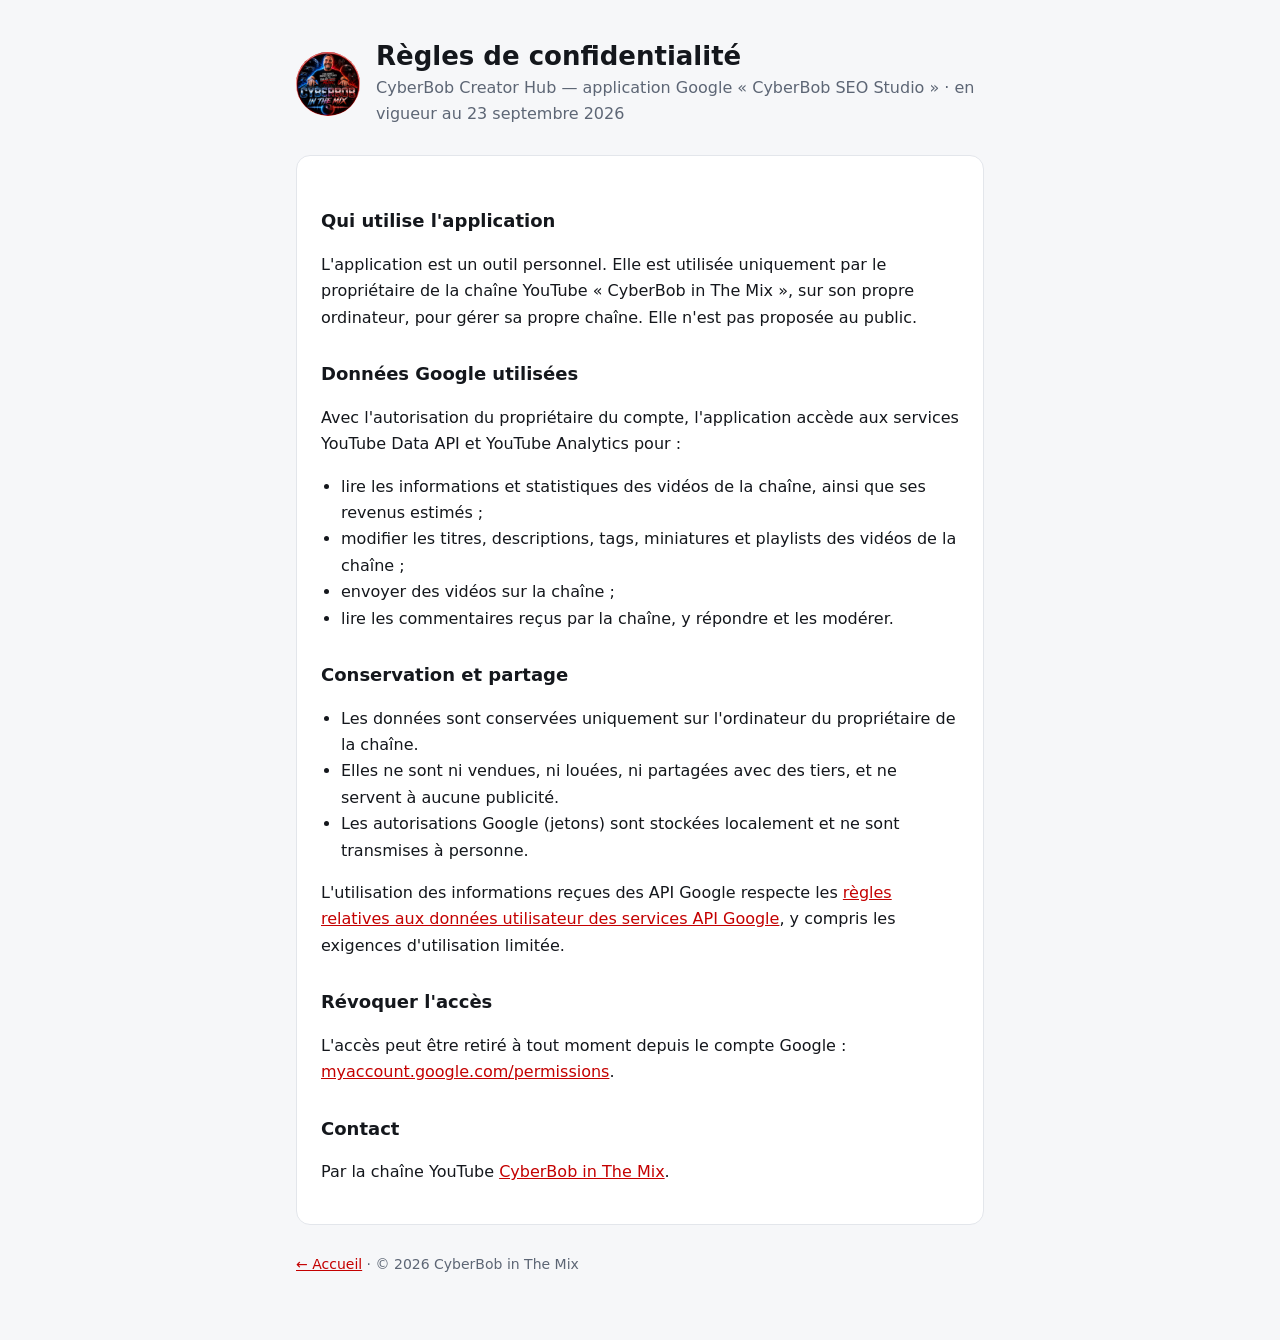
==== confidentialite.html @ 5472de21 "Page d'accueil et règles de confidentialité de CyberBob Creator Hub Co-Authored-By: Claude Opus 5.5 " ====
<!doctype html>
<html lang="fr">
<head>
<meta charset="utf-8">
<meta name="viewport" content="width=device-width,initial-scale=1">
<title>Confidentialité — CyberBob Creator Hub</title>
<meta name="description" content="Règles de confidentialité de CyberBob Creator Hub (application Google « CyberBob SEO Studio »).">
<link rel="stylesheet" href="style.css">
</head>
<body>
<main>
  <header>
    <img src="logo.png" alt="Logo CyberBob in The Mix">
    <div>
      <h1>Règles de confidentialité</h1>
      <p class="sub">CyberBob Creator Hub — application Google « CyberBob SEO Studio » · en vigueur au 23 septembre 2026</p>
    </div>
  </header>
  <div class="card">
    <h2>Qui utilise l'application</h2>
    <p>L'application est un outil personnel. Elle est utilisée uniquement par le propriétaire de la chaîne
    YouTube « CyberBob in The Mix », sur son propre ordinateur, pour gérer sa propre chaîne. Elle n'est pas
    proposée au public.</p>

    <h2>Données Google utilisées</h2>
    <p>Avec l'autorisation du propriétaire du compte, l'application accède aux services YouTube Data API et
    YouTube Analytics pour :</p>
    <ul>
      <li>lire les informations et statistiques des vidéos de la chaîne, ainsi que ses revenus estimés ;</li>
      <li>modifier les titres, descriptions, tags, miniatures et playlists des vidéos de la chaîne ;</li>
      <li>envoyer des vidéos sur la chaîne ;</li>
      <li>lire les commentaires reçus par la chaîne, y répondre et les modérer.</li>
    </ul>

    <h2>Conservation et partage</h2>
    <ul>
      <li>Les données sont conservées uniquement sur l'ordinateur du propriétaire de la chaîne.</li>
      <li>Elles ne sont ni vendues, ni louées, ni partagées avec des tiers, et ne servent à aucune publicité.</li>
      <li>Les autorisations Google (jetons) sont stockées localement et ne sont transmises à personne.</li>
    </ul>
    <p>L'utilisation des informations reçues des API Google respecte les
    <a href="https://developers.google.com/terms/api-services-user-data-policy">règles relatives aux données
    utilisateur des services API Google</a>, y compris les exigences d'utilisation limitée.</p>

    <h2>Révoquer l'accès</h2>
    <p>L'accès peut être retiré à tout moment depuis le compte Google :
    <a href="https://myaccount.google.com/permissions">myaccount.google.com/permissions</a>.</p>

    <h2>Contact</h2>
    <p>Par la chaîne YouTube <a href="https://www.youtube.com/@djcyberbob">CyberBob in The Mix</a>.</p>
  </div>
  <footer><a href="index.html">← Accueil</a> · © 2026 CyberBob in The Mix</footer>
</main>
</body>
</html>
---- style.css ----
:root{--bg:#f6f7f9;--card:#fff;--ink:#14171c;--muted:#5d6675;--line:#e3e6eb;--accent:#c40000}
@media (prefers-color-scheme:dark){:root{--bg:#0f1216;--card:#171b21;--ink:#e8eaed;--muted:#9aa4b2;--line:#2a2f37;--accent:#ff7a7a}}
*{box-sizing:border-box}
body{margin:0;background:var(--bg);color:var(--ink);font:16px/1.65 system-ui,-apple-system,"Segoe UI",Roboto,sans-serif}
main{max-width:720px;margin:0 auto;padding:40px 16px 64px}
header{display:flex;align-items:center;gap:16px;margin-bottom:28px}
header img{width:64px;height:64px;border-radius:50%}
h1{font-size:26px;line-height:1.25;margin:0}
h2{font-size:18px;margin:28px 0 8px}
.sub{color:var(--muted);margin:2px 0 0}
.card{background:var(--card);border:1px solid var(--line);border-radius:14px;padding:22px 24px}
a{color:var(--accent)}
ul{padding-left:20px}
footer{margin-top:28px;color:var(--muted);font-size:14px}
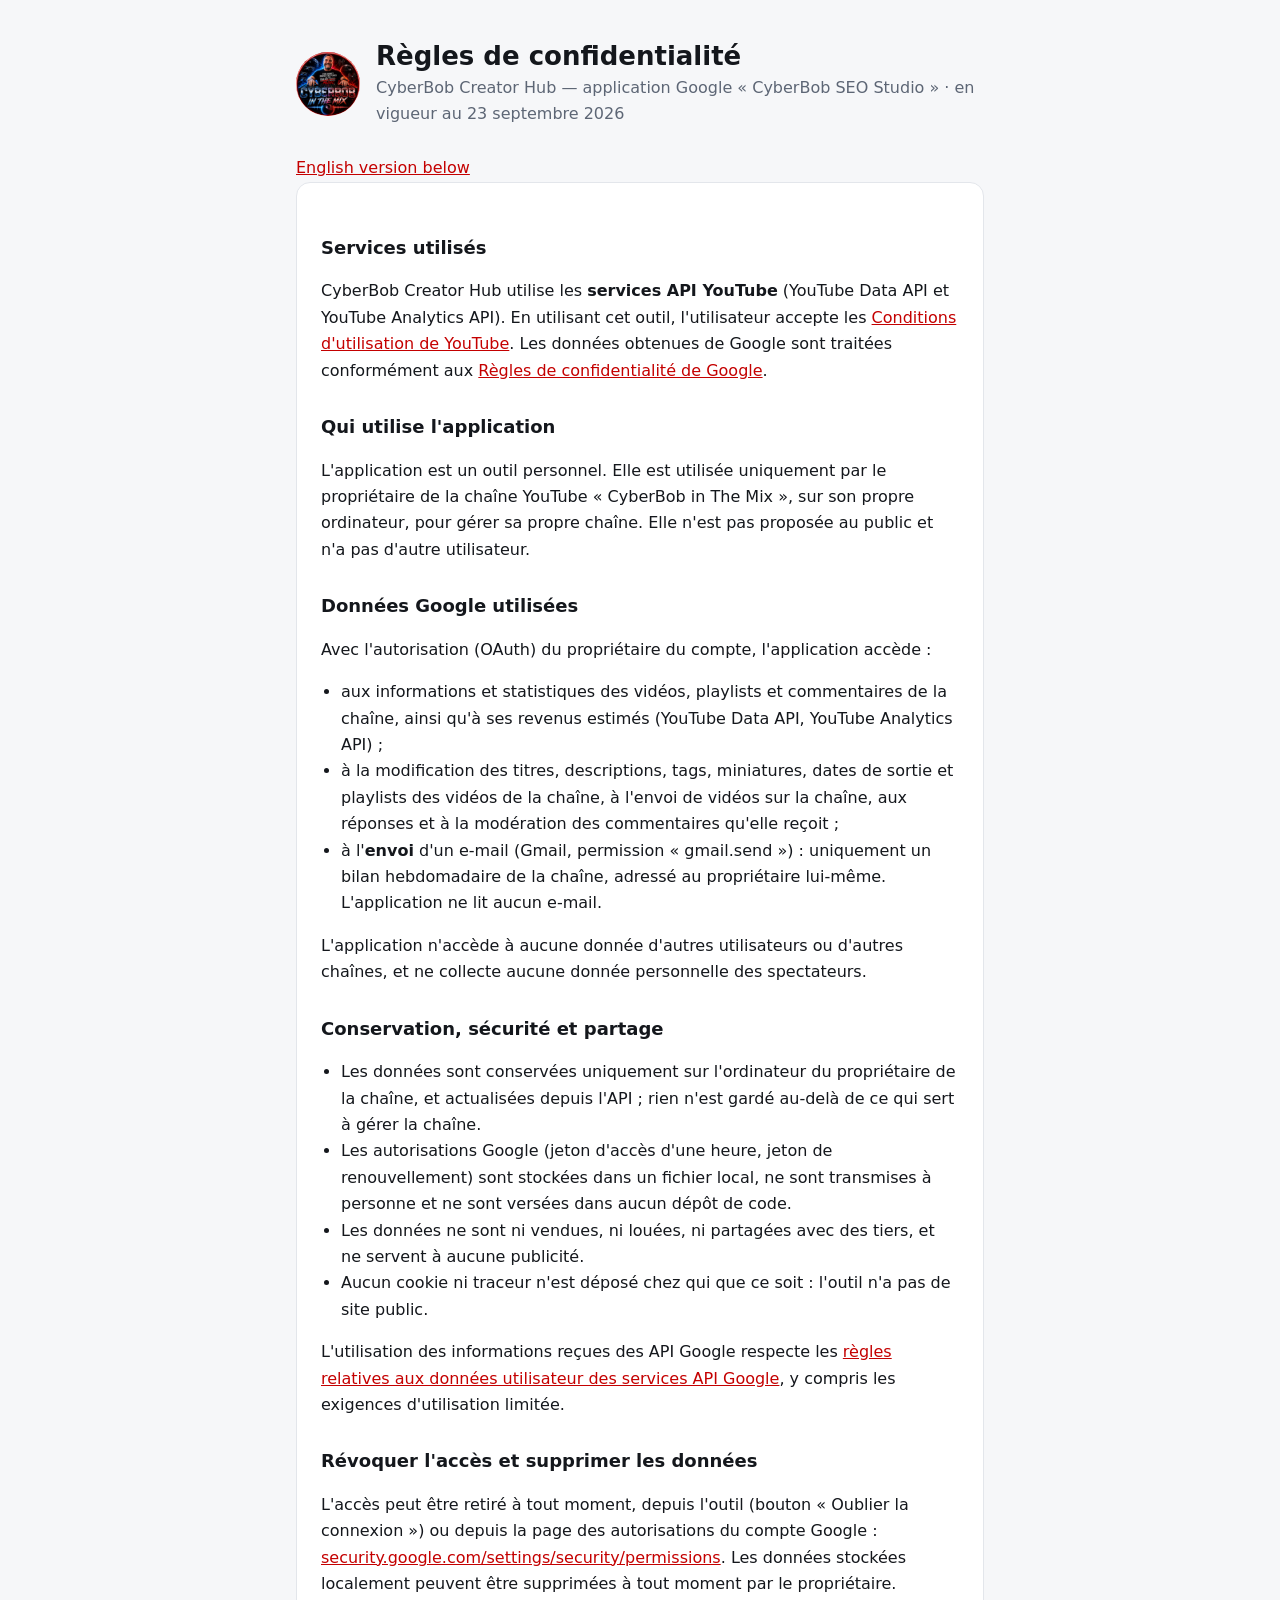
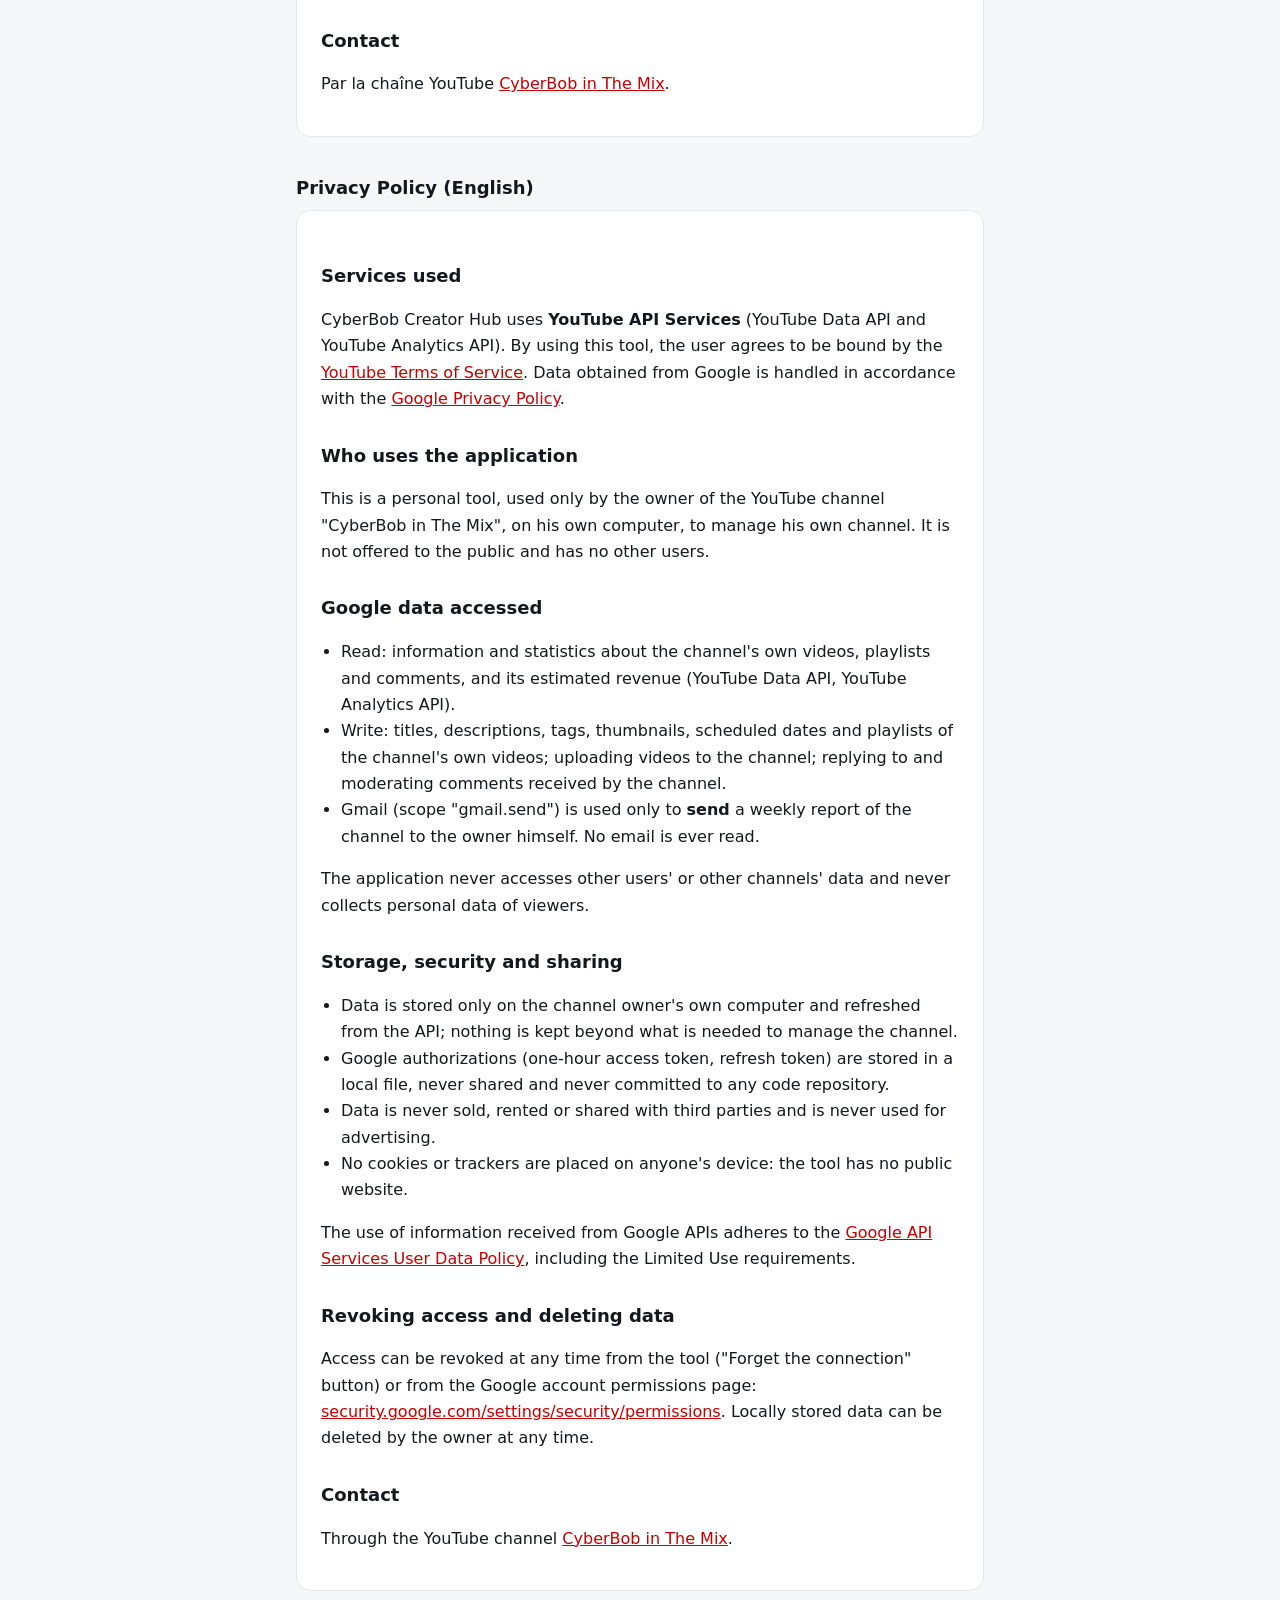
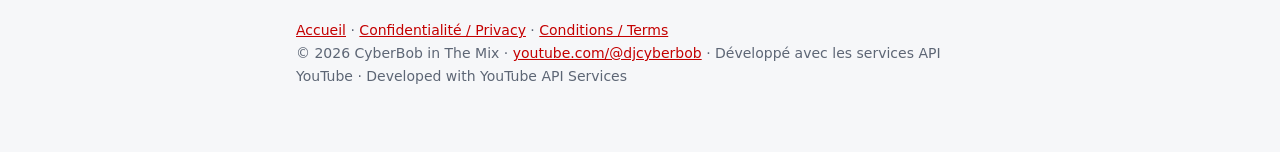
==== commit 894622b5: "Conditions d'utilisation, versions anglaises, mentions services API YouTube (conditions YouTube, règ" ====
--- a/confidentialite.html
+++ b/confidentialite.html
@@ -3,8 +3,8 @@
 <head>
 <meta charset="utf-8">
 <meta name="viewport" content="width=device-width,initial-scale=1">
-<title>Confidentialité — CyberBob Creator Hub</title>
-<meta name="description" content="Règles de confidentialité de CyberBob Creator Hub (application Google « CyberBob SEO Studio »).">
+<title>Règles de confidentialité — CyberBob Creator Hub</title>
+<meta name="description" content="Règles de confidentialité de CyberBob Creator Hub (outil personnel utilisant les services API YouTube).">
 <link rel="stylesheet" href="style.css">
 </head>
 <body>
@@ -16,40 +16,75 @@
       <p class="sub">CyberBob Creator Hub — application Google « CyberBob SEO Studio » · en vigueur au 23 septembre 2026</p>
     </div>
   </header>
+  <p class="sub"><a href="#en">English version below</a></p>
   <div class="card">
+    <h2>Services utilisés</h2>
+    <p>CyberBob Creator Hub utilise les <b>services API YouTube</b> (YouTube Data API et YouTube Analytics API).
+    En utilisant cet outil, l'utilisateur accepte les <a href="https://www.youtube.com/t/terms">Conditions d'utilisation de YouTube</a>. Les données obtenues de Google sont traitées
+    conformément aux <a href="https://policies.google.com/privacy">Règles de confidentialité de Google</a>.</p>
     <h2>Qui utilise l'application</h2>
     <p>L'application est un outil personnel. Elle est utilisée uniquement par le propriétaire de la chaîne
     YouTube « CyberBob in The Mix », sur son propre ordinateur, pour gérer sa propre chaîne. Elle n'est pas
-    proposée au public.</p>
-
+    proposée au public et n'a pas d'autre utilisateur.</p>
     <h2>Données Google utilisées</h2>
-    <p>Avec l'autorisation du propriétaire du compte, l'application accède aux services YouTube Data API et
-    YouTube Analytics pour :</p>
+    <p>Avec l'autorisation (OAuth) du propriétaire du compte, l'application accède :</p>
     <ul>
-      <li>lire les informations et statistiques des vidéos de la chaîne, ainsi que ses revenus estimés ;</li>
-      <li>modifier les titres, descriptions, tags, miniatures et playlists des vidéos de la chaîne ;</li>
-      <li>envoyer des vidéos sur la chaîne ;</li>
-      <li>lire les commentaires reçus par la chaîne, y répondre et les modérer.</li>
+      <li>aux informations et statistiques des vidéos, playlists et commentaires de la chaîne, ainsi qu'à ses revenus estimés (YouTube Data API, YouTube Analytics API) ;</li>
+      <li>à la modification des titres, descriptions, tags, miniatures, dates de sortie et playlists des vidéos de la chaîne, à l'envoi de vidéos sur la chaîne, aux réponses et à la modération des commentaires qu'elle reçoit ;</li>
+      <li>à l'<b>envoi</b> d'un e-mail (Gmail, permission « gmail.send ») : uniquement un bilan hebdomadaire de la chaîne, adressé au propriétaire lui-même. L'application ne lit aucun e-mail.</li>
     </ul>
-
-    <h2>Conservation et partage</h2>
+    <p>L'application n'accède à aucune donnée d'autres utilisateurs ou d'autres chaînes, et ne collecte aucune donnée personnelle des spectateurs.</p>
+    <h2>Conservation, sécurité et partage</h2>
     <ul>
-      <li>Les données sont conservées uniquement sur l'ordinateur du propriétaire de la chaîne.</li>
-      <li>Elles ne sont ni vendues, ni louées, ni partagées avec des tiers, et ne servent à aucune publicité.</li>
-      <li>Les autorisations Google (jetons) sont stockées localement et ne sont transmises à personne.</li>
+      <li>Les données sont conservées uniquement sur l'ordinateur du propriétaire de la chaîne, et actualisées depuis l'API ; rien n'est gardé au-delà de ce qui sert à gérer la chaîne.</li>
+      <li>Les autorisations Google (jeton d'accès d'une heure, jeton de renouvellement) sont stockées dans un fichier local, ne sont transmises à personne et ne sont versées dans aucun dépôt de code.</li>
+      <li>Les données ne sont ni vendues, ni louées, ni partagées avec des tiers, et ne servent à aucune publicité.</li>
+      <li>Aucun cookie ni traceur n'est déposé chez qui que ce soit : l'outil n'a pas de site public.</li>
     </ul>
     <p>L'utilisation des informations reçues des API Google respecte les
-    <a href="https://developers.google.com/terms/api-services-user-data-policy">règles relatives aux données
-    utilisateur des services API Google</a>, y compris les exigences d'utilisation limitée.</p>
-
-    <h2>Révoquer l'accès</h2>
-    <p>L'accès peut être retiré à tout moment depuis le compte Google :
-    <a href="https://myaccount.google.com/permissions">myaccount.google.com/permissions</a>.</p>
-
+    <a href="https://developers.google.com/terms/api-services-user-data-policy">règles relatives aux données utilisateur des services API Google</a>,
+    y compris les exigences d'utilisation limitée.</p>
+    <h2>Révoquer l'accès et supprimer les données</h2>
+    <p>L'accès peut être retiré à tout moment, depuis l'outil (bouton « Oublier la connexion ») ou depuis la page
+    des autorisations du compte Google : <a href="https://security.google.com/settings/security/permissions">security.google.com/settings/security/permissions</a>. Les données stockées localement peuvent être supprimées à tout
+    moment par le propriétaire.</p>
     <h2>Contact</h2>
     <p>Par la chaîne YouTube <a href="https://www.youtube.com/@djcyberbob">CyberBob in The Mix</a>.</p>
   </div>
-  <footer><a href="index.html">← Accueil</a> · © 2026 CyberBob in The Mix</footer>
+
+  <h2 id="en" style="margin-top:36px">Privacy Policy (English)</h2>
+  <div class="card" lang="en">
+    <h2>Services used</h2>
+    <p>CyberBob Creator Hub uses <b>YouTube API Services</b> (YouTube Data API and YouTube Analytics API).
+    By using this tool, the user agrees to be bound by the <a href="https://www.youtube.com/t/terms">YouTube Terms of Service</a>. Data obtained from Google is handled in
+    accordance with the <a href="https://policies.google.com/privacy">Google Privacy Policy</a>.</p>
+    <h2>Who uses the application</h2>
+    <p>This is a personal tool, used only by the owner of the YouTube channel "CyberBob in The Mix", on his own
+    computer, to manage his own channel. It is not offered to the public and has no other users.</p>
+    <h2>Google data accessed</h2>
+    <ul>
+      <li>Read: information and statistics about the channel's own videos, playlists and comments, and its estimated revenue (YouTube Data API, YouTube Analytics API).</li>
+      <li>Write: titles, descriptions, tags, thumbnails, scheduled dates and playlists of the channel's own videos; uploading videos to the channel; replying to and moderating comments received by the channel.</li>
+      <li>Gmail (scope "gmail.send") is used only to <b>send</b> a weekly report of the channel to the owner himself. No email is ever read.</li>
+    </ul>
+    <p>The application never accesses other users' or other channels' data and never collects personal data of viewers.</p>
+    <h2>Storage, security and sharing</h2>
+    <ul>
+      <li>Data is stored only on the channel owner's own computer and refreshed from the API; nothing is kept beyond what is needed to manage the channel.</li>
+      <li>Google authorizations (one-hour access token, refresh token) are stored in a local file, never shared and never committed to any code repository.</li>
+      <li>Data is never sold, rented or shared with third parties and is never used for advertising.</li>
+      <li>No cookies or trackers are placed on anyone's device: the tool has no public website.</li>
+    </ul>
+    <p>The use of information received from Google APIs adheres to the
+    <a href="https://developers.google.com/terms/api-services-user-data-policy">Google API Services User Data Policy</a>, including the Limited Use requirements.</p>
+    <h2>Revoking access and deleting data</h2>
+    <p>Access can be revoked at any time from the tool ("Forget the connection" button) or from the Google
+    account permissions page: <a href="https://security.google.com/settings/security/permissions">security.google.com/settings/security/permissions</a>. Locally stored data can be deleted by the owner at any time.</p>
+    <h2>Contact</h2>
+    <p>Through the YouTube channel <a href="https://www.youtube.com/@djcyberbob">CyberBob in The Mix</a>.</p>
+  </div>
+  <footer><a href="index.html">Accueil</a> · <a href="confidentialite.html">Confidentialité / Privacy</a> · <a href="conditions.html">Conditions / Terms</a><br>
+  © 2026 CyberBob in The Mix · <a href="https://www.youtube.com/@djcyberbob">youtube.com/@djcyberbob</a> · Développé avec les services API YouTube · Developed with YouTube API Services</footer>
 </main>
 </body>
 </html>
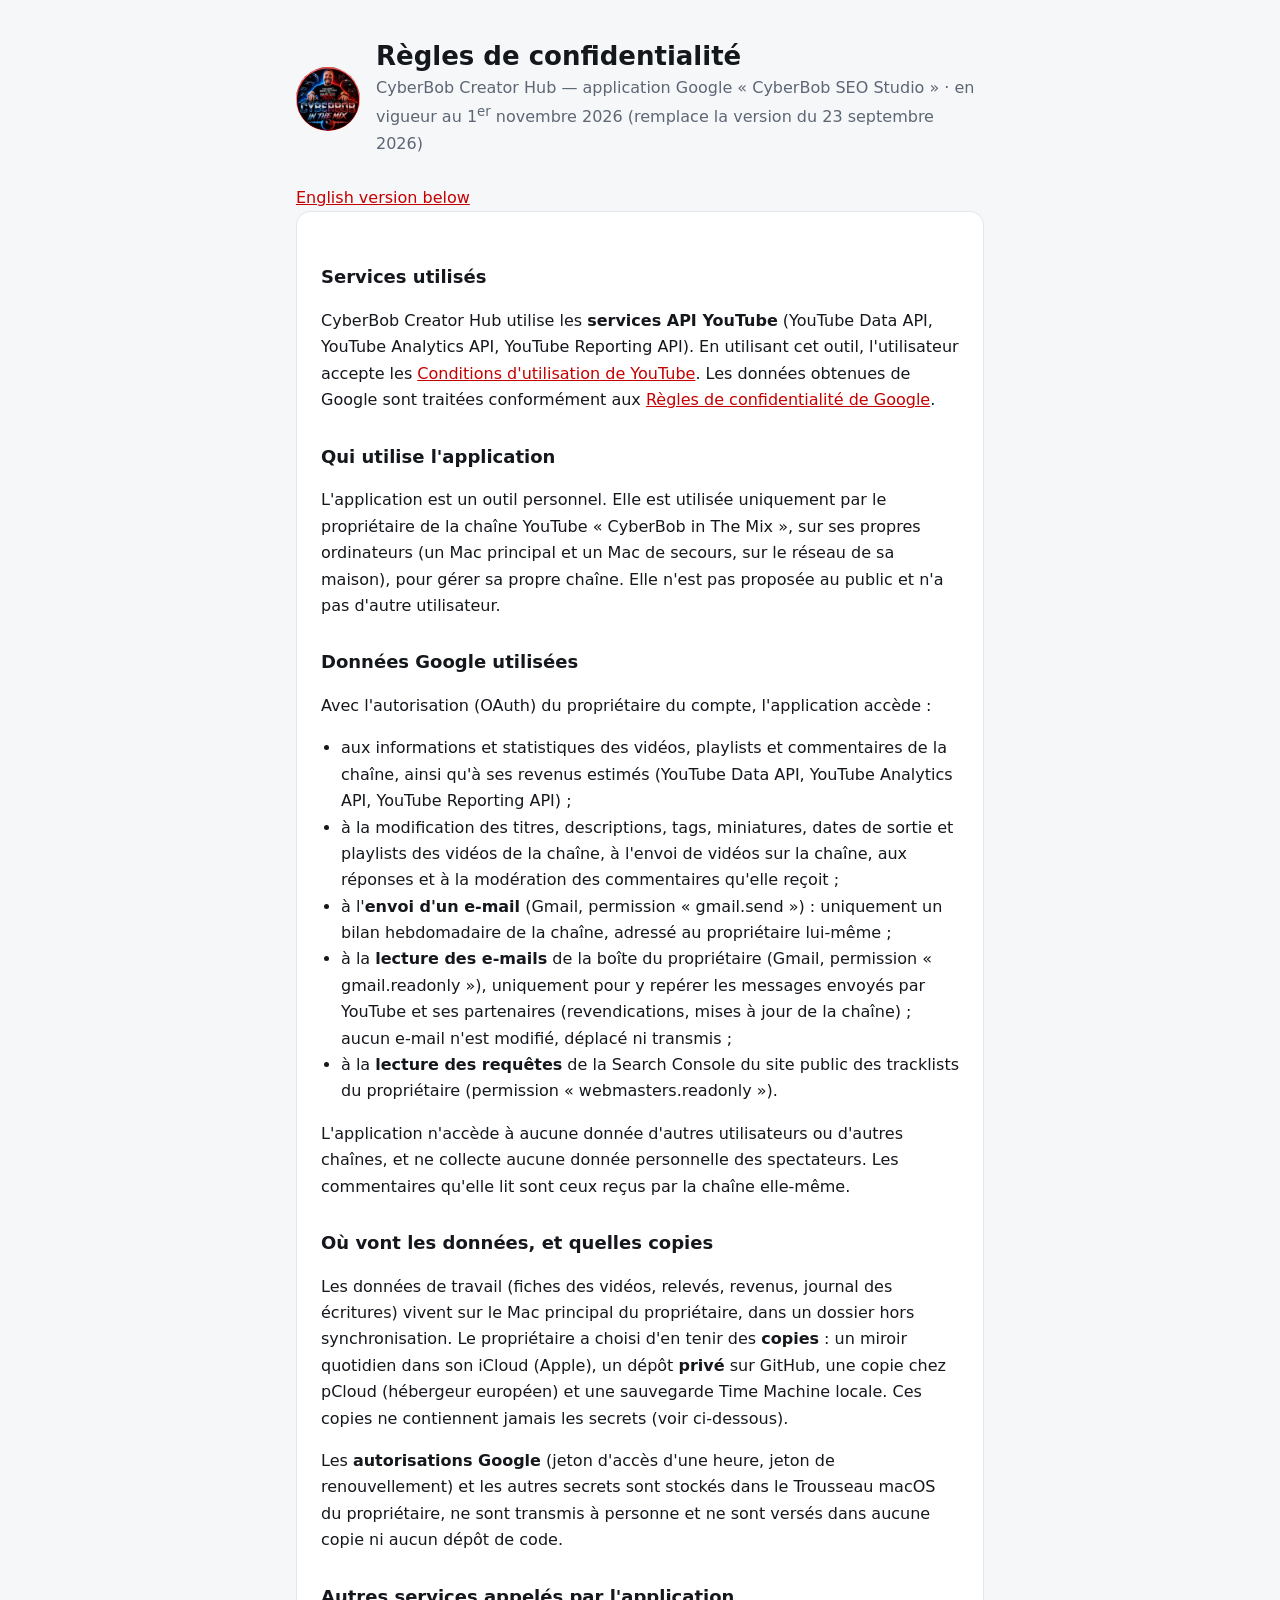
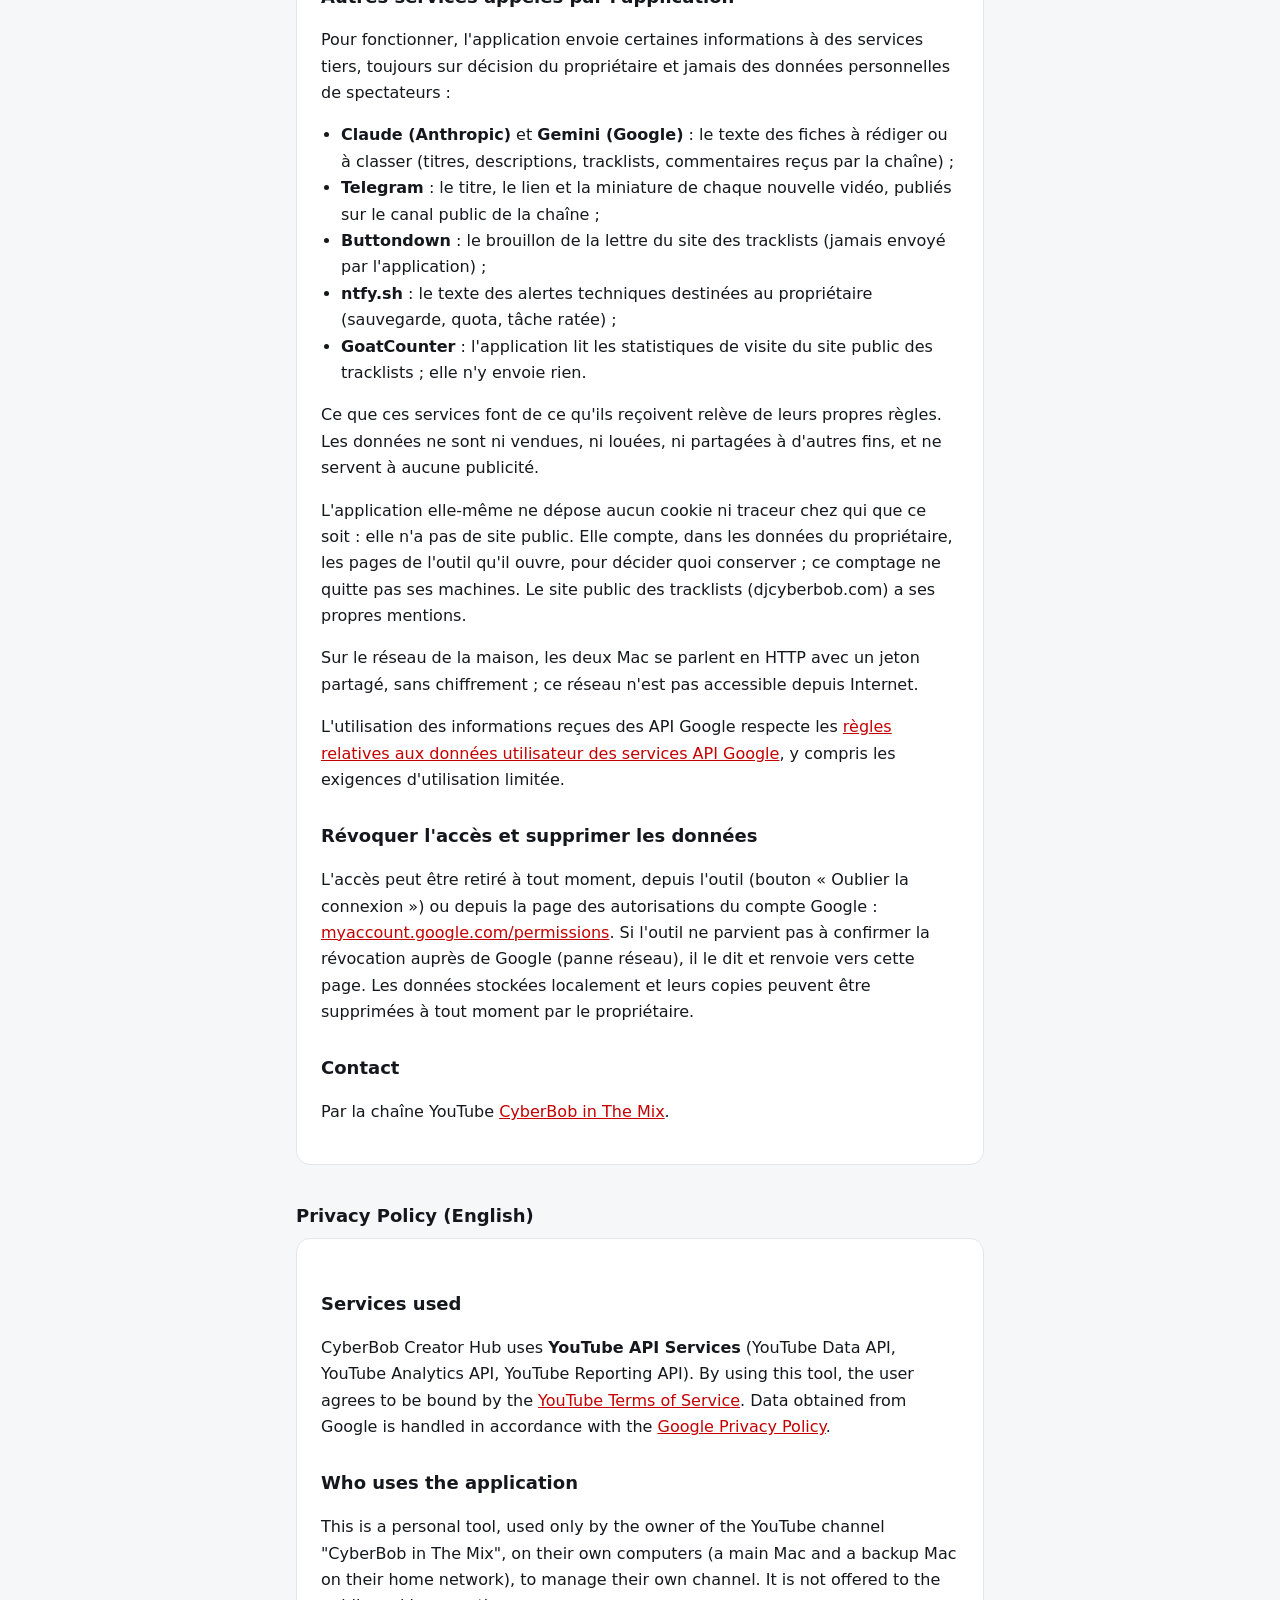
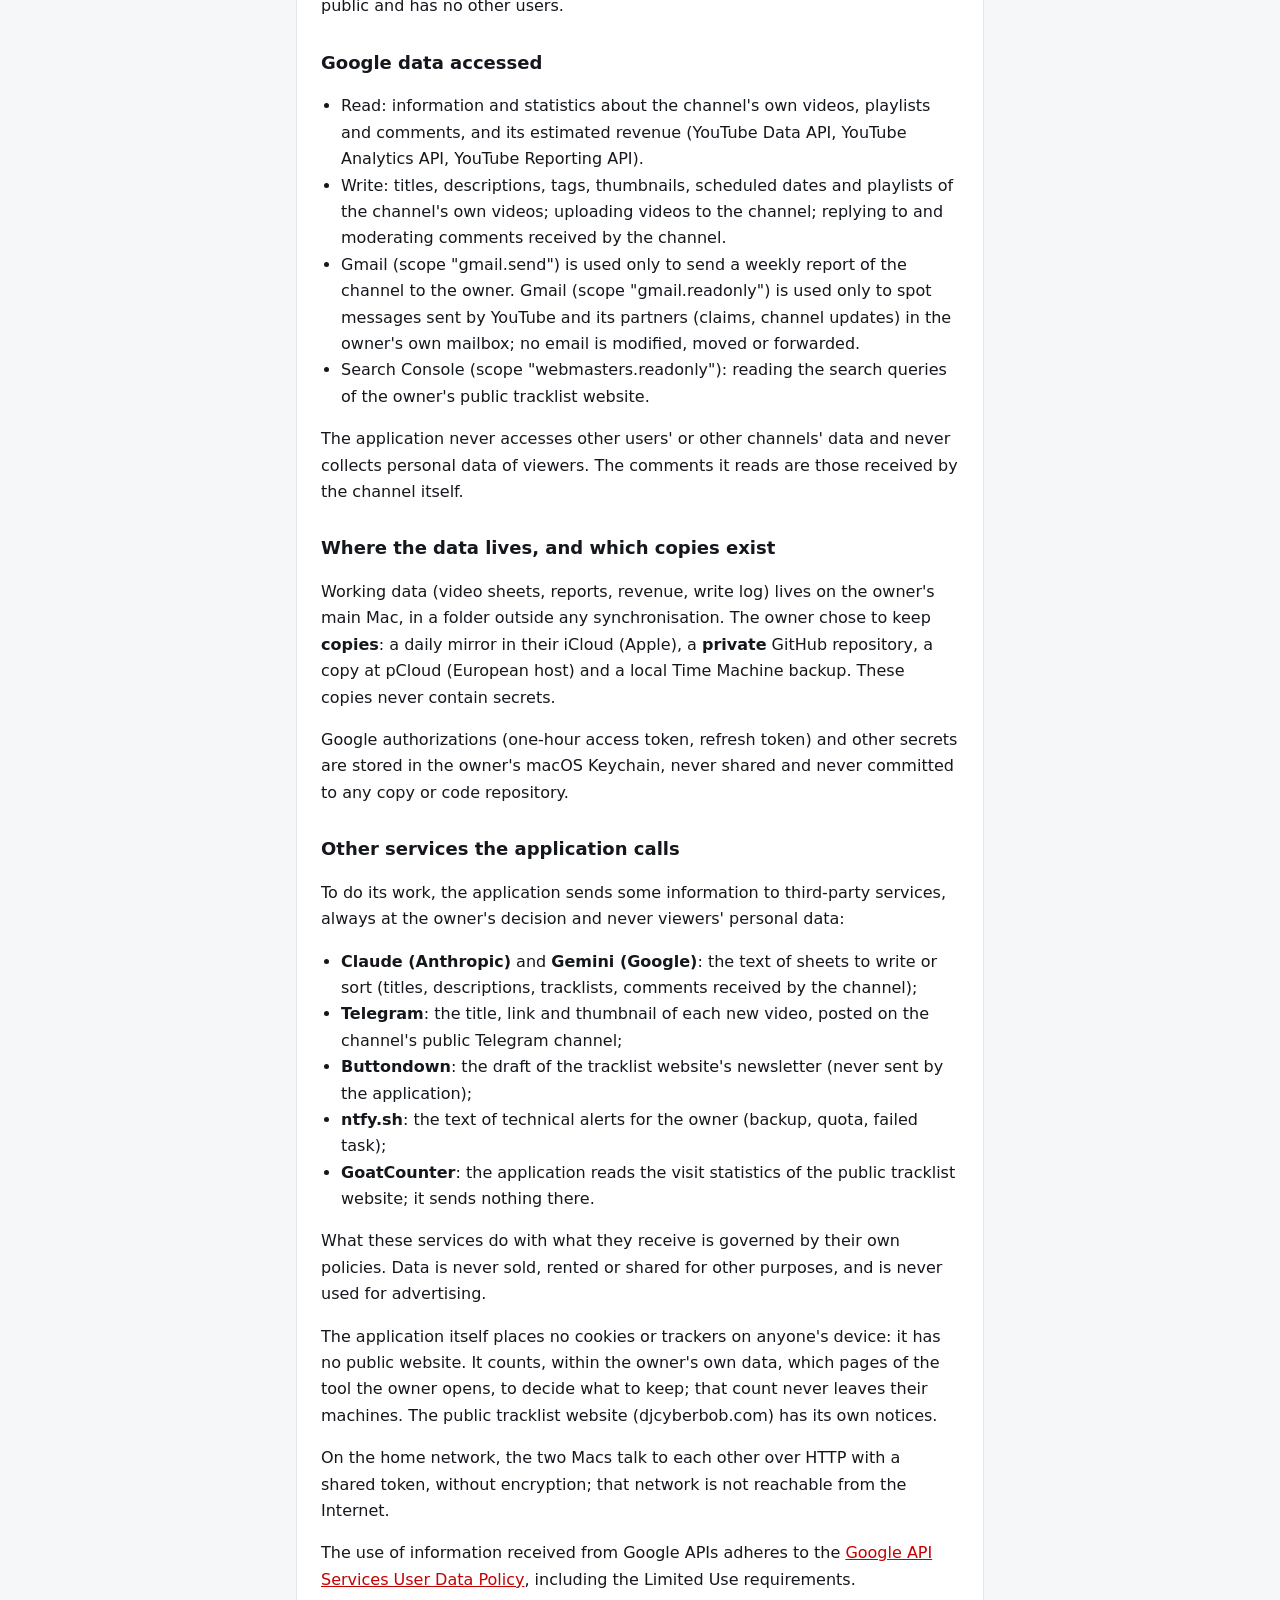
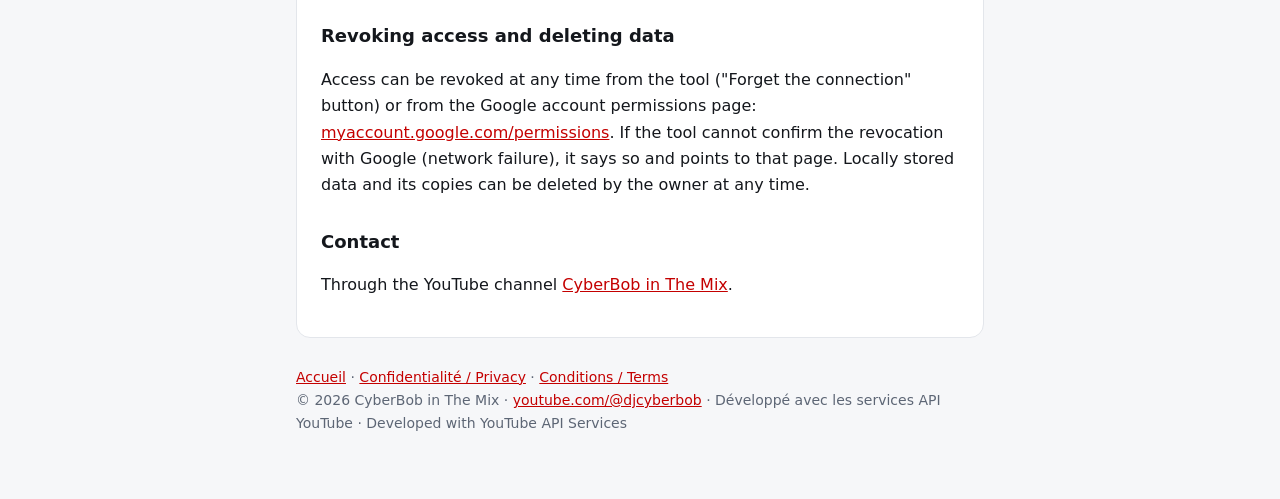
==== commit 03ef5ddb: "Confidentialité : version du 01/11/2026 (copies, services appelés, Trousseau, révocation) Co-Authore" ====
--- a/confidentialite.html
+++ b/confidentialite.html
@@ -4,7 +4,7 @@
 <meta charset="utf-8">
 <meta name="viewport" content="width=device-width,initial-scale=1">
 <title>Règles de confidentialité — CyberBob Creator Hub</title>
-<meta name="description" content="Règles de confidentialité de CyberBob Creator Hub (outil personnel utilisant les services API YouTube).">
+<meta name="description" content="Règles de confidentialité de CyberBob Creator Hub (outil personnel utilisant les services API YouTube) : où vont les données, quelles copies, quels services.">
 <link rel="stylesheet" href="style.css">
 </head>
 <body>
@@ -13,41 +13,50 @@
     <img src="logo.png" alt="Logo CyberBob in The Mix">
     <div>
       <h1>Règles de confidentialité</h1>
-      <p class="sub">CyberBob Creator Hub — application Google « CyberBob SEO Studio » · en vigueur au 23 septembre 2026</p>
+      <p class="sub">CyberBob Creator Hub — application Google « CyberBob SEO Studio » · en vigueur au 1<sup>er</sup> novembre 2026 (remplace la version du 23 septembre 2026)</p>
     </div>
   </header>
   <p class="sub"><a href="#en">English version below</a></p>
   <div class="card">
     <h2>Services utilisés</h2>
-    <p>CyberBob Creator Hub utilise les <b>services API YouTube</b> (YouTube Data API et YouTube Analytics API).
+    <p>CyberBob Creator Hub utilise les <b>services API YouTube</b> (YouTube Data API, YouTube Analytics API, YouTube Reporting API).
     En utilisant cet outil, l'utilisateur accepte les <a href="https://www.youtube.com/t/terms">Conditions d'utilisation de YouTube</a>. Les données obtenues de Google sont traitées
     conformément aux <a href="https://policies.google.com/privacy">Règles de confidentialité de Google</a>.</p>
     <h2>Qui utilise l'application</h2>
-    <p>L'application est un outil personnel. Elle est utilisée uniquement par le propriétaire de la chaîne
-    YouTube « CyberBob in The Mix », sur son propre ordinateur, pour gérer sa propre chaîne. Elle n'est pas
-    proposée au public et n'a pas d'autre utilisateur.</p>
+    <p>L'application est un outil personnel. Elle est utilisée uniquement par le propriétaire de la chaîne YouTube « CyberBob in The Mix », sur ses propres ordinateurs
+    (un Mac principal et un Mac de secours, sur le réseau de sa maison), pour gérer sa propre chaîne. Elle n'est pas proposée au public et n'a pas d'autre utilisateur.</p>
     <h2>Données Google utilisées</h2>
     <p>Avec l'autorisation (OAuth) du propriétaire du compte, l'application accède :</p>
     <ul>
-      <li>aux informations et statistiques des vidéos, playlists et commentaires de la chaîne, ainsi qu'à ses revenus estimés (YouTube Data API, YouTube Analytics API) ;</li>
+      <li>aux informations et statistiques des vidéos, playlists et commentaires de la chaîne, ainsi qu'à ses revenus estimés (YouTube Data API, YouTube Analytics API, YouTube Reporting API) ;</li>
       <li>à la modification des titres, descriptions, tags, miniatures, dates de sortie et playlists des vidéos de la chaîne, à l'envoi de vidéos sur la chaîne, aux réponses et à la modération des commentaires qu'elle reçoit ;</li>
-      <li>à l'<b>envoi</b> d'un e-mail (Gmail, permission « gmail.send ») : uniquement un bilan hebdomadaire de la chaîne, adressé au propriétaire lui-même. L'application ne lit aucun e-mail.</li>
+      <li>à l'<b>envoi d'un e-mail</b> (Gmail, permission « gmail.send ») : uniquement un bilan hebdomadaire de la chaîne, adressé au propriétaire lui-même ;</li>
+      <li>à la <b>lecture des e-mails</b> de la boîte du propriétaire (Gmail, permission « gmail.readonly »), uniquement pour y repérer les messages envoyés par YouTube et ses partenaires (revendications, mises à jour de la chaîne) ; aucun e-mail n'est modifié, déplacé ni transmis ;</li>
+      <li>à la <b>lecture des requêtes</b> de la Search Console du site public des tracklists du propriétaire (permission « webmasters.readonly »).</li>
     </ul>
-    <p>L'application n'accède à aucune donnée d'autres utilisateurs ou d'autres chaînes, et ne collecte aucune donnée personnelle des spectateurs.</p>
-    <h2>Conservation, sécurité et partage</h2>
+    <p>L'application n'accède à aucune donnée d'autres utilisateurs ou d'autres chaînes, et ne collecte aucune donnée personnelle des spectateurs. Les commentaires qu'elle lit sont ceux reçus par la chaîne elle-même.</p>
+    <h2>Où vont les données, et quelles copies</h2>
+    <p>Les données de travail (fiches des vidéos, relevés, revenus, journal des écritures) vivent sur le Mac principal du propriétaire, dans un dossier hors synchronisation. Le propriétaire a choisi d'en tenir des <b>copies</b> :
+    un miroir quotidien dans son iCloud (Apple), un dépôt <b>privé</b> sur GitHub, une copie chez pCloud (hébergeur européen) et une sauvegarde Time Machine locale.
+    Ces copies ne contiennent jamais les secrets (voir ci-dessous).</p>
+    <p>Les <b>autorisations Google</b> (jeton d'accès d'une heure, jeton de renouvellement) et les autres secrets sont stockés dans le Trousseau macOS du propriétaire, ne sont transmis à personne et ne sont versés dans aucune copie ni aucun dépôt de code.</p>
+    <h2>Autres services appelés par l'application</h2>
+    <p>Pour fonctionner, l'application envoie certaines informations à des services tiers, toujours sur décision du propriétaire et jamais des données personnelles de spectateurs :</p>
     <ul>
-      <li>Les données sont conservées uniquement sur l'ordinateur du propriétaire de la chaîne, et actualisées depuis l'API ; rien n'est gardé au-delà de ce qui sert à gérer la chaîne.</li>
-      <li>Les autorisations Google (jeton d'accès d'une heure, jeton de renouvellement) sont stockées dans un fichier local, ne sont transmises à personne et ne sont versées dans aucun dépôt de code.</li>
-      <li>Les données ne sont ni vendues, ni louées, ni partagées avec des tiers, et ne servent à aucune publicité.</li>
-      <li>Aucun cookie ni traceur n'est déposé chez qui que ce soit : l'outil n'a pas de site public.</li>
+      <li><b>Claude (Anthropic)</b> et <b>Gemini (Google)</b> : le texte des fiches à rédiger ou à classer (titres, descriptions, tracklists, commentaires reçus par la chaîne) ;</li>
+      <li><b>Telegram</b> : le titre, le lien et la miniature de chaque nouvelle vidéo, publiés sur le canal public de la chaîne ;</li>
+      <li><b>Buttondown</b> : le brouillon de la lettre du site des tracklists (jamais envoyé par l'application) ;</li>
+      <li><b>ntfy.sh</b> : le texte des alertes techniques destinées au propriétaire (sauvegarde, quota, tâche ratée) ;</li>
+      <li><b>GoatCounter</b> : l'application lit les statistiques de visite du site public des tracklists ; elle n'y envoie rien.</li>
     </ul>
-    <p>L'utilisation des informations reçues des API Google respecte les
-    <a href="https://developers.google.com/terms/api-services-user-data-policy">règles relatives aux données utilisateur des services API Google</a>,
-    y compris les exigences d'utilisation limitée.</p>
+    <p>Ce que ces services font de ce qu'ils reçoivent relève de leurs propres règles. Les données ne sont ni vendues, ni louées, ni partagées à d'autres fins, et ne servent à aucune publicité.</p>
+    <p>L'application elle-même ne dépose aucun cookie ni traceur chez qui que ce soit : elle n'a pas de site public. Elle compte, dans les données du propriétaire, les pages de l'outil qu'il ouvre, pour décider quoi conserver ; ce comptage ne quitte pas ses machines. Le site public des tracklists (djcyberbob.com) a ses propres mentions.</p>
+    <p>Sur le réseau de la maison, les deux Mac se parlent en HTTP avec un jeton partagé, sans chiffrement ; ce réseau n'est pas accessible depuis Internet.</p>
+    <p>L'utilisation des informations reçues des API Google respecte les <a href="https://developers.google.com/terms/api-services-user-data-policy">règles relatives aux données utilisateur des services API Google</a>, y compris les exigences d'utilisation limitée.</p>
     <h2>Révoquer l'accès et supprimer les données</h2>
-    <p>L'accès peut être retiré à tout moment, depuis l'outil (bouton « Oublier la connexion ») ou depuis la page
-    des autorisations du compte Google : <a href="https://security.google.com/settings/security/permissions">security.google.com/settings/security/permissions</a>. Les données stockées localement peuvent être supprimées à tout
-    moment par le propriétaire.</p>
+    <p>L'accès peut être retiré à tout moment, depuis l'outil (bouton « Oublier la connexion ») ou depuis la page des autorisations du compte Google :
+    <a href="https://myaccount.google.com/permissions">myaccount.google.com/permissions</a>. Si l'outil ne parvient pas à confirmer la révocation auprès de Google (panne réseau), il le dit et renvoie vers cette page.
+    Les données stockées localement et leurs copies peuvent être supprimées à tout moment par le propriétaire.</p>
     <h2>Contact</h2>
     <p>Par la chaîne YouTube <a href="https://www.youtube.com/@djcyberbob">CyberBob in The Mix</a>.</p>
   </div>
@@ -55,31 +64,36 @@
   <h2 id="en" style="margin-top:36px">Privacy Policy (English)</h2>
   <div class="card" lang="en">
     <h2>Services used</h2>
-    <p>CyberBob Creator Hub uses <b>YouTube API Services</b> (YouTube Data API and YouTube Analytics API).
-    By using this tool, the user agrees to be bound by the <a href="https://www.youtube.com/t/terms">YouTube Terms of Service</a>. Data obtained from Google is handled in
-    accordance with the <a href="https://policies.google.com/privacy">Google Privacy Policy</a>.</p>
+    <p>CyberBob Creator Hub uses <b>YouTube API Services</b> (YouTube Data API, YouTube Analytics API, YouTube Reporting API). By using this tool, the user agrees to be bound by the
+    <a href="https://www.youtube.com/t/terms">YouTube Terms of Service</a>. Data obtained from Google is handled in accordance with the <a href="https://policies.google.com/privacy">Google Privacy Policy</a>.</p>
     <h2>Who uses the application</h2>
-    <p>This is a personal tool, used only by the owner of the YouTube channel "CyberBob in The Mix", on his own
-    computer, to manage his own channel. It is not offered to the public and has no other users.</p>
+    <p>This is a personal tool, used only by the owner of the YouTube channel "CyberBob in The Mix", on their own computers (a main Mac and a backup Mac on their home network), to manage their own channel. It is not offered to the public and has no other users.</p>
     <h2>Google data accessed</h2>
     <ul>
-      <li>Read: information and statistics about the channel's own videos, playlists and comments, and its estimated revenue (YouTube Data API, YouTube Analytics API).</li>
+      <li>Read: information and statistics about the channel's own videos, playlists and comments, and its estimated revenue (YouTube Data API, YouTube Analytics API, YouTube Reporting API).</li>
       <li>Write: titles, descriptions, tags, thumbnails, scheduled dates and playlists of the channel's own videos; uploading videos to the channel; replying to and moderating comments received by the channel.</li>
-      <li>Gmail (scope "gmail.send") is used only to <b>send</b> a weekly report of the channel to the owner himself. No email is ever read.</li>
+      <li>Gmail (scope "gmail.send") is used only to send a weekly report of the channel to the owner. Gmail (scope "gmail.readonly") is used only to spot messages sent by YouTube and its partners (claims, channel updates) in the owner's own mailbox; no email is modified, moved or forwarded.</li>
+      <li>Search Console (scope "webmasters.readonly"): reading the search queries of the owner's public tracklist website.</li>
     </ul>
-    <p>The application never accesses other users' or other channels' data and never collects personal data of viewers.</p>
-    <h2>Storage, security and sharing</h2>
+    <p>The application never accesses other users' or other channels' data and never collects personal data of viewers. The comments it reads are those received by the channel itself.</p>
+    <h2>Where the data lives, and which copies exist</h2>
+    <p>Working data (video sheets, reports, revenue, write log) lives on the owner's main Mac, in a folder outside any synchronisation. The owner chose to keep <b>copies</b>: a daily mirror in their iCloud (Apple), a <b>private</b> GitHub repository, a copy at pCloud (European host) and a local Time Machine backup. These copies never contain secrets.</p>
+    <p>Google authorizations (one-hour access token, refresh token) and other secrets are stored in the owner's macOS Keychain, never shared and never committed to any copy or code repository.</p>
+    <h2>Other services the application calls</h2>
+    <p>To do its work, the application sends some information to third-party services, always at the owner's decision and never viewers' personal data:</p>
     <ul>
-      <li>Data is stored only on the channel owner's own computer and refreshed from the API; nothing is kept beyond what is needed to manage the channel.</li>
-      <li>Google authorizations (one-hour access token, refresh token) are stored in a local file, never shared and never committed to any code repository.</li>
-      <li>Data is never sold, rented or shared with third parties and is never used for advertising.</li>
-      <li>No cookies or trackers are placed on anyone's device: the tool has no public website.</li>
+      <li><b>Claude (Anthropic)</b> and <b>Gemini (Google)</b>: the text of sheets to write or sort (titles, descriptions, tracklists, comments received by the channel);</li>
+      <li><b>Telegram</b>: the title, link and thumbnail of each new video, posted on the channel's public Telegram channel;</li>
+      <li><b>Buttondown</b>: the draft of the tracklist website's newsletter (never sent by the application);</li>
+      <li><b>ntfy.sh</b>: the text of technical alerts for the owner (backup, quota, failed task);</li>
+      <li><b>GoatCounter</b>: the application reads the visit statistics of the public tracklist website; it sends nothing there.</li>
     </ul>
-    <p>The use of information received from Google APIs adheres to the
-    <a href="https://developers.google.com/terms/api-services-user-data-policy">Google API Services User Data Policy</a>, including the Limited Use requirements.</p>
+    <p>What these services do with what they receive is governed by their own policies. Data is never sold, rented or shared for other purposes, and is never used for advertising.</p>
+    <p>The application itself places no cookies or trackers on anyone's device: it has no public website. It counts, within the owner's own data, which pages of the tool the owner opens, to decide what to keep; that count never leaves their machines. The public tracklist website (djcyberbob.com) has its own notices.</p>
+    <p>On the home network, the two Macs talk to each other over HTTP with a shared token, without encryption; that network is not reachable from the Internet.</p>
+    <p>The use of information received from Google APIs adheres to the <a href="https://developers.google.com/terms/api-services-user-data-policy">Google API Services User Data Policy</a>, including the Limited Use requirements.</p>
     <h2>Revoking access and deleting data</h2>
-    <p>Access can be revoked at any time from the tool ("Forget the connection" button) or from the Google
-    account permissions page: <a href="https://security.google.com/settings/security/permissions">security.google.com/settings/security/permissions</a>. Locally stored data can be deleted by the owner at any time.</p>
+    <p>Access can be revoked at any time from the tool ("Forget the connection" button) or from the Google account permissions page: <a href="https://myaccount.google.com/permissions">myaccount.google.com/permissions</a>. If the tool cannot confirm the revocation with Google (network failure), it says so and points to that page. Locally stored data and its copies can be deleted by the owner at any time.</p>
     <h2>Contact</h2>
     <p>Through the YouTube channel <a href="https://www.youtube.com/@djcyberbob">CyberBob in The Mix</a>.</p>
   </div>
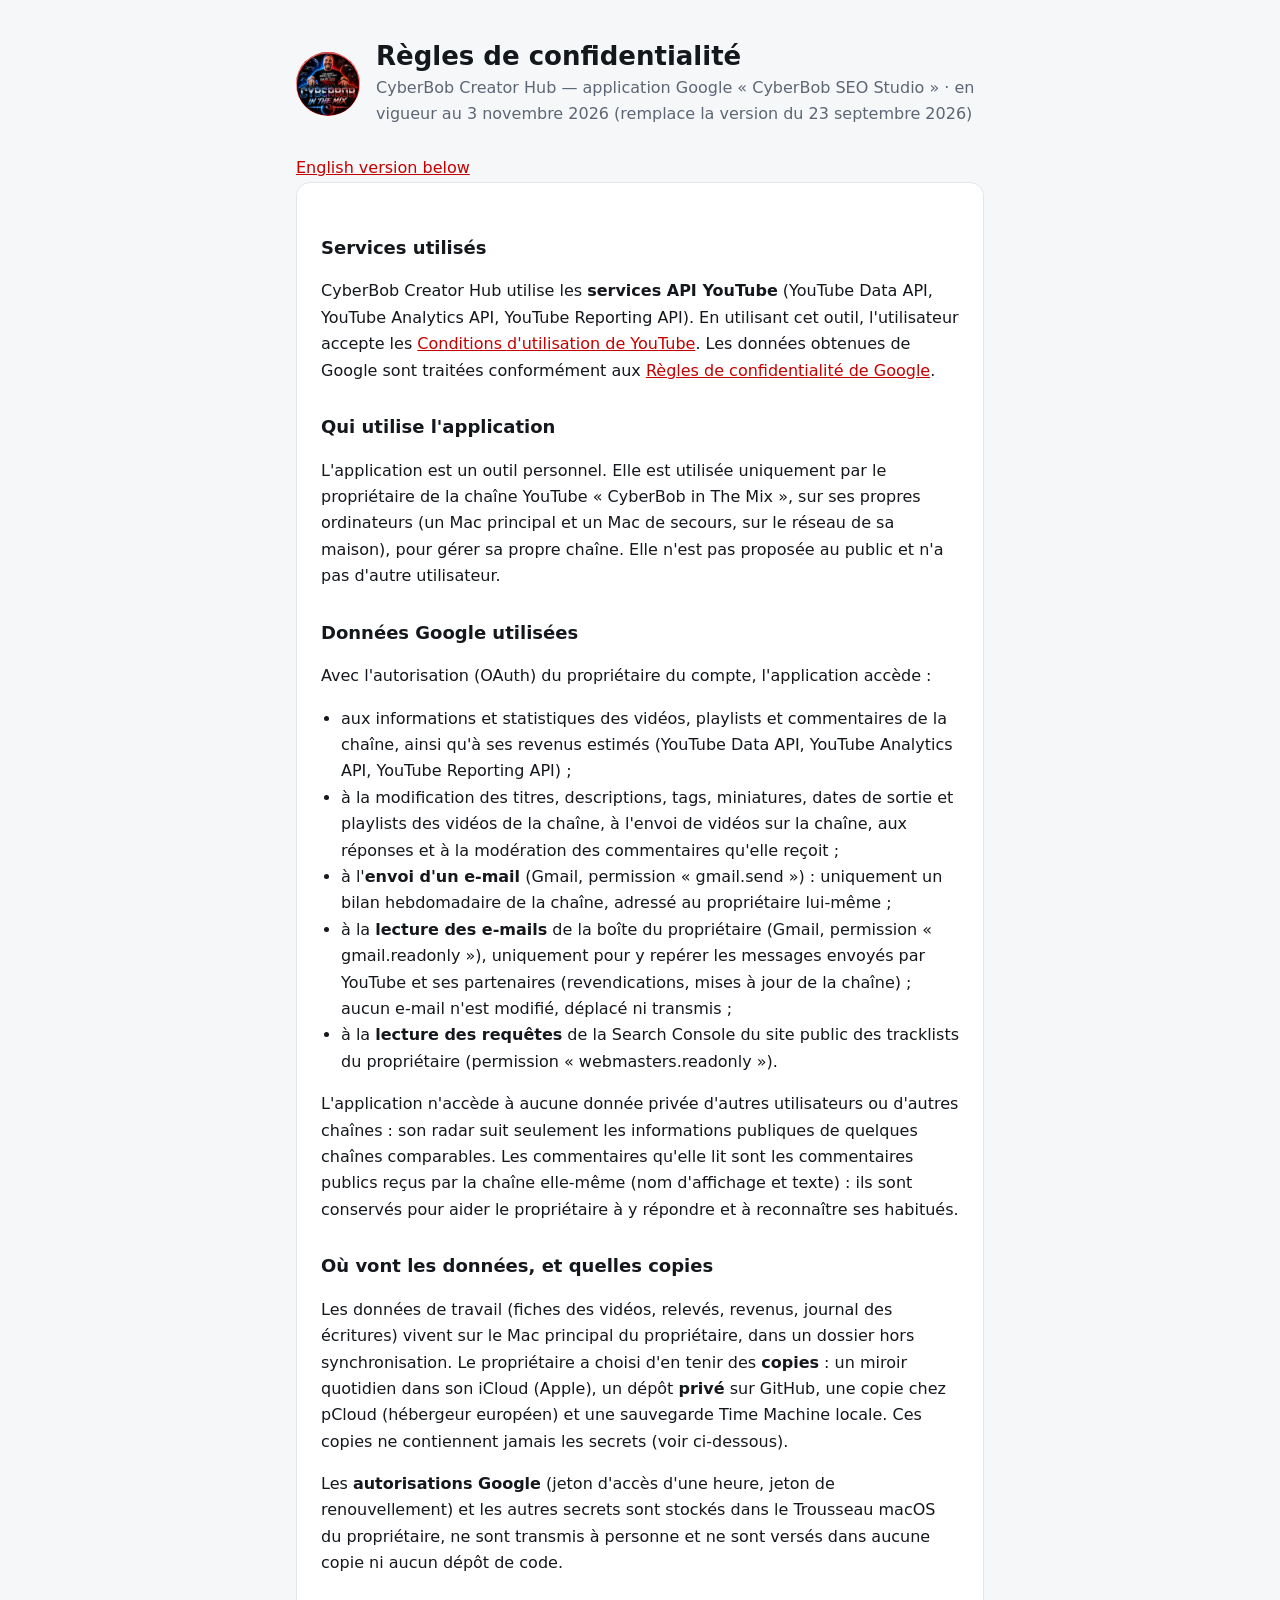
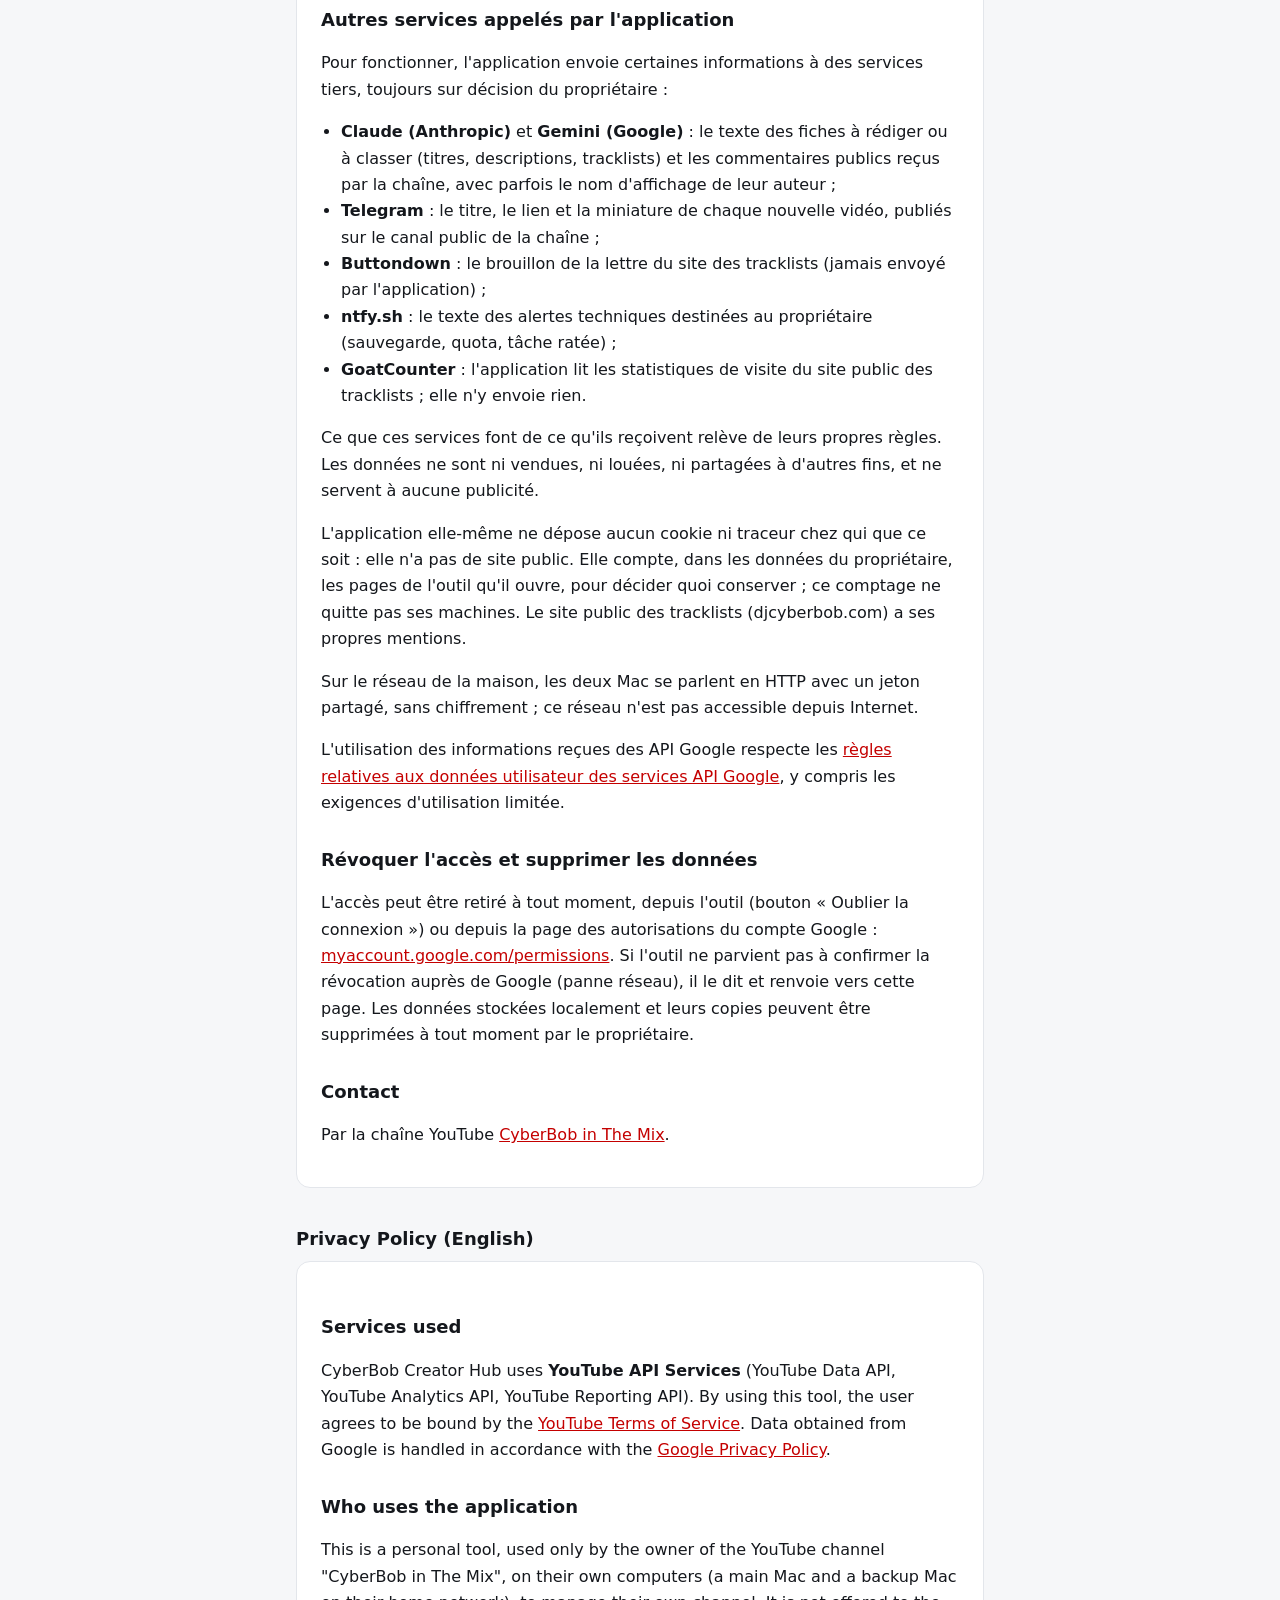
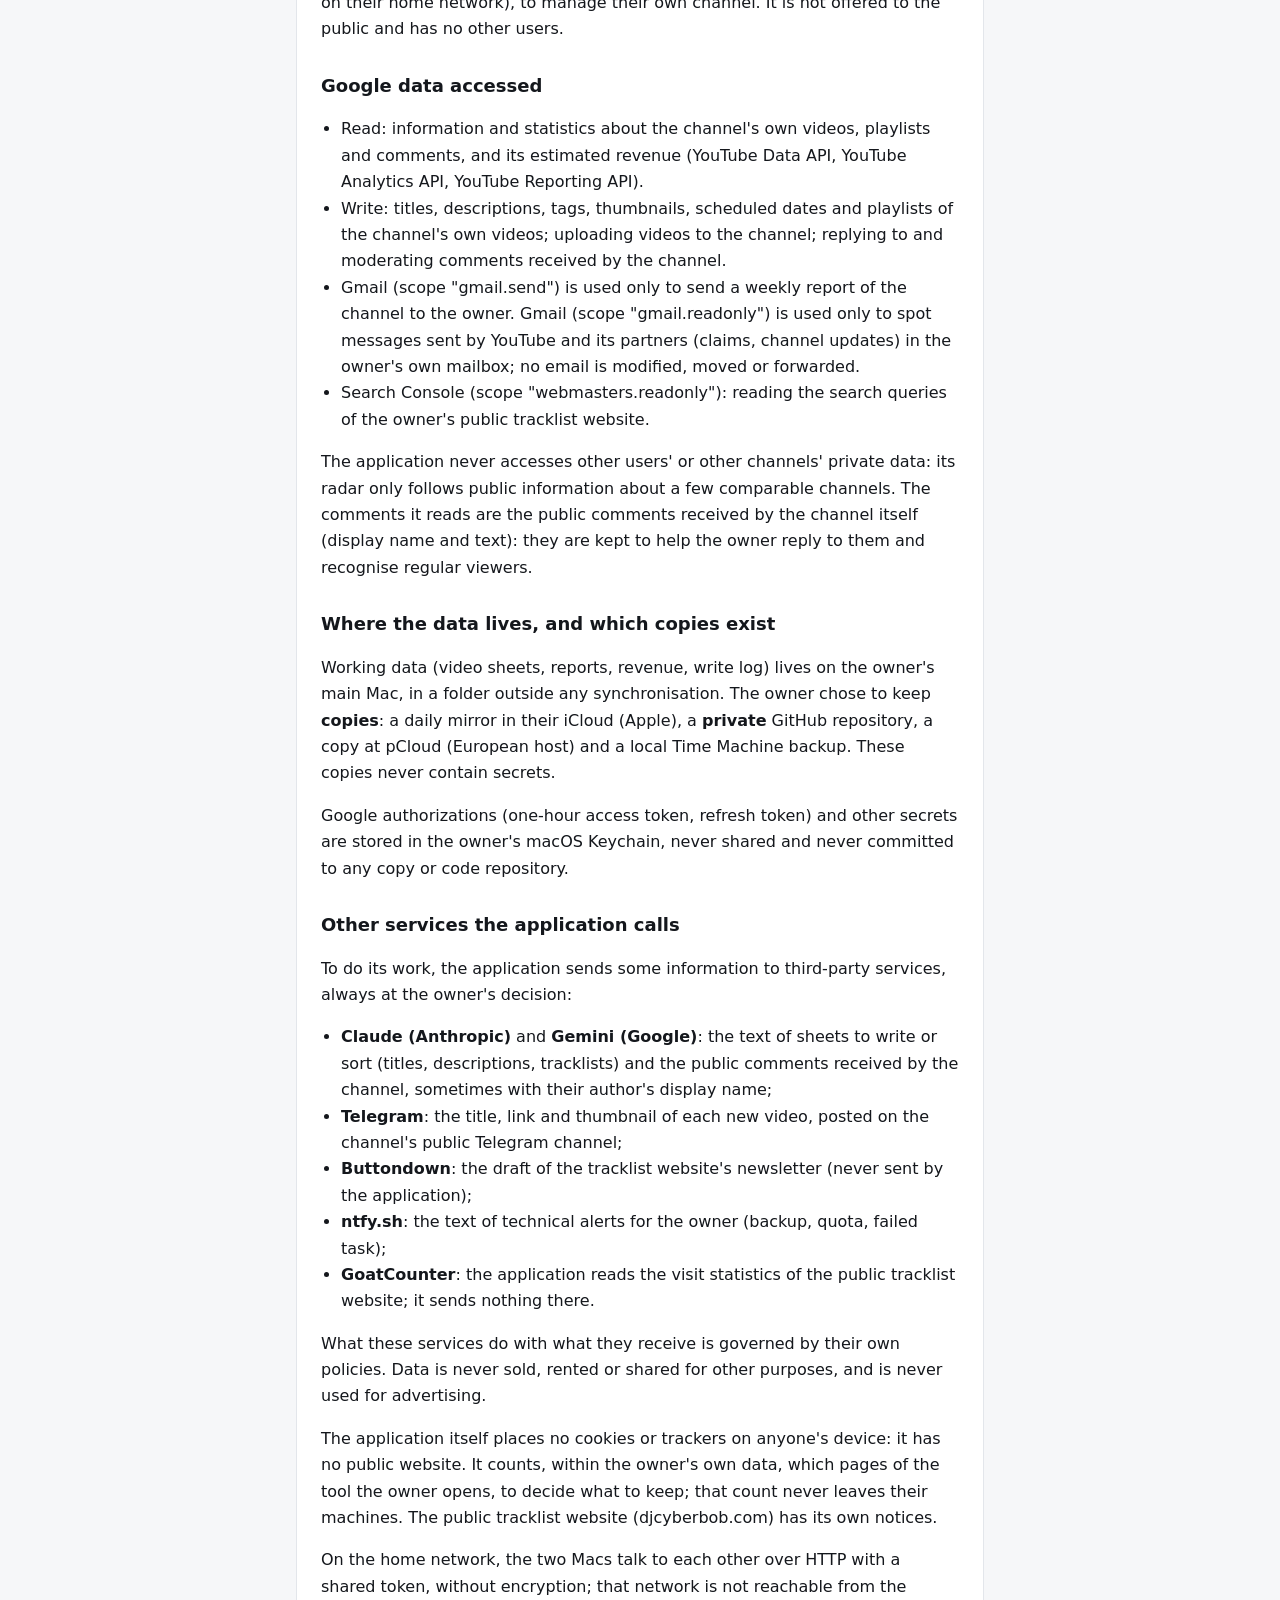
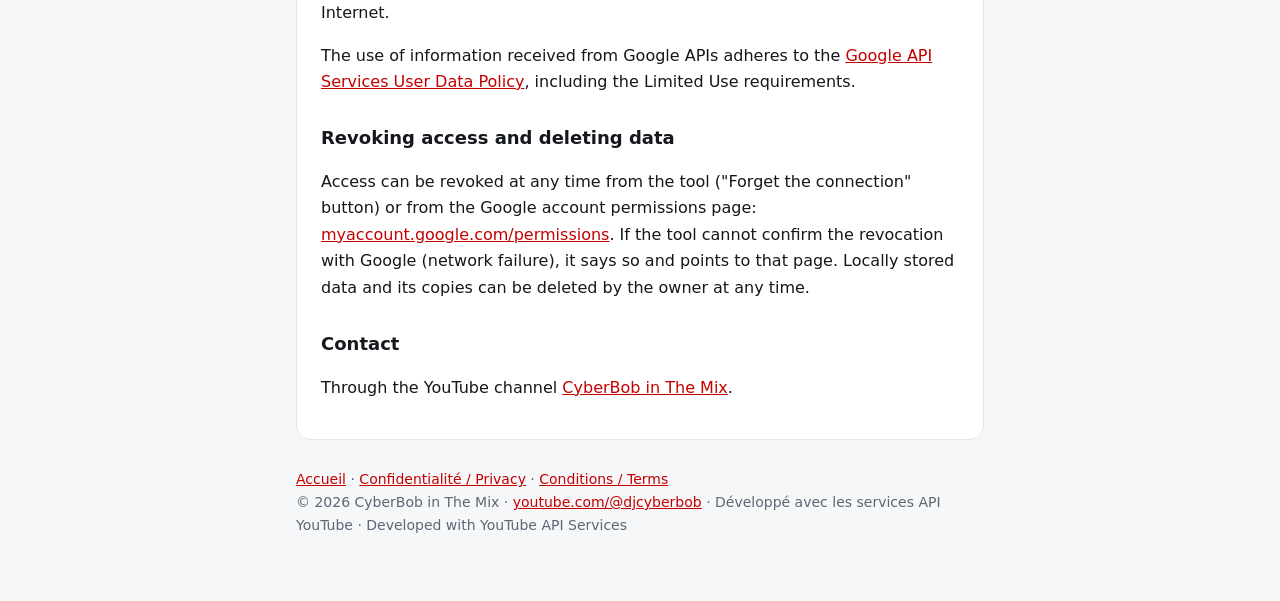
==== commit 47de31d2: "Confidentialité : version du 03/11/2026 (radar sur données publiques, commentaires publics décrits)" ====
--- a/confidentialite.html
+++ b/confidentialite.html
@@ -13,7 +13,7 @@
     <img src="logo.png" alt="Logo CyberBob in The Mix">
     <div>
       <h1>Règles de confidentialité</h1>
-      <p class="sub">CyberBob Creator Hub — application Google « CyberBob SEO Studio » · en vigueur au 1<sup>er</sup> novembre 2026 (remplace la version du 23 septembre 2026)</p>
+      <p class="sub">CyberBob Creator Hub — application Google « CyberBob SEO Studio » · en vigueur au 3 novembre 2026 (remplace la version du 23 septembre 2026)</p>
     </div>
   </header>
   <p class="sub"><a href="#en">English version below</a></p>
@@ -34,16 +34,16 @@
       <li>à la <b>lecture des e-mails</b> de la boîte du propriétaire (Gmail, permission « gmail.readonly »), uniquement pour y repérer les messages envoyés par YouTube et ses partenaires (revendications, mises à jour de la chaîne) ; aucun e-mail n'est modifié, déplacé ni transmis ;</li>
       <li>à la <b>lecture des requêtes</b> de la Search Console du site public des tracklists du propriétaire (permission « webmasters.readonly »).</li>
     </ul>
-    <p>L'application n'accède à aucune donnée d'autres utilisateurs ou d'autres chaînes, et ne collecte aucune donnée personnelle des spectateurs. Les commentaires qu'elle lit sont ceux reçus par la chaîne elle-même.</p>
+    <p>L'application n'accède à aucune donnée privée d'autres utilisateurs ou d'autres chaînes : son radar suit seulement les informations publiques de quelques chaînes comparables. Les commentaires qu'elle lit sont les commentaires publics reçus par la chaîne elle-même (nom d'affichage et texte) : ils sont conservés pour aider le propriétaire à y répondre et à reconnaître ses habitués.</p>
     <h2>Où vont les données, et quelles copies</h2>
     <p>Les données de travail (fiches des vidéos, relevés, revenus, journal des écritures) vivent sur le Mac principal du propriétaire, dans un dossier hors synchronisation. Le propriétaire a choisi d'en tenir des <b>copies</b> :
     un miroir quotidien dans son iCloud (Apple), un dépôt <b>privé</b> sur GitHub, une copie chez pCloud (hébergeur européen) et une sauvegarde Time Machine locale.
     Ces copies ne contiennent jamais les secrets (voir ci-dessous).</p>
     <p>Les <b>autorisations Google</b> (jeton d'accès d'une heure, jeton de renouvellement) et les autres secrets sont stockés dans le Trousseau macOS du propriétaire, ne sont transmis à personne et ne sont versés dans aucune copie ni aucun dépôt de code.</p>
     <h2>Autres services appelés par l'application</h2>
-    <p>Pour fonctionner, l'application envoie certaines informations à des services tiers, toujours sur décision du propriétaire et jamais des données personnelles de spectateurs :</p>
+    <p>Pour fonctionner, l'application envoie certaines informations à des services tiers, toujours sur décision du propriétaire :</p>
     <ul>
-      <li><b>Claude (Anthropic)</b> et <b>Gemini (Google)</b> : le texte des fiches à rédiger ou à classer (titres, descriptions, tracklists, commentaires reçus par la chaîne) ;</li>
+      <li><b>Claude (Anthropic)</b> et <b>Gemini (Google)</b> : le texte des fiches à rédiger ou à classer (titres, descriptions, tracklists) et les commentaires publics reçus par la chaîne, avec parfois le nom d'affichage de leur auteur ;</li>
       <li><b>Telegram</b> : le titre, le lien et la miniature de chaque nouvelle vidéo, publiés sur le canal public de la chaîne ;</li>
       <li><b>Buttondown</b> : le brouillon de la lettre du site des tracklists (jamais envoyé par l'application) ;</li>
       <li><b>ntfy.sh</b> : le texte des alertes techniques destinées au propriétaire (sauvegarde, quota, tâche ratée) ;</li>
@@ -75,14 +75,14 @@
       <li>Gmail (scope "gmail.send") is used only to send a weekly report of the channel to the owner. Gmail (scope "gmail.readonly") is used only to spot messages sent by YouTube and its partners (claims, channel updates) in the owner's own mailbox; no email is modified, moved or forwarded.</li>
       <li>Search Console (scope "webmasters.readonly"): reading the search queries of the owner's public tracklist website.</li>
     </ul>
-    <p>The application never accesses other users' or other channels' data and never collects personal data of viewers. The comments it reads are those received by the channel itself.</p>
+    <p>The application never accesses other users' or other channels' private data: its radar only follows public information about a few comparable channels. The comments it reads are the public comments received by the channel itself (display name and text): they are kept to help the owner reply to them and recognise regular viewers.</p>
     <h2>Where the data lives, and which copies exist</h2>
     <p>Working data (video sheets, reports, revenue, write log) lives on the owner's main Mac, in a folder outside any synchronisation. The owner chose to keep <b>copies</b>: a daily mirror in their iCloud (Apple), a <b>private</b> GitHub repository, a copy at pCloud (European host) and a local Time Machine backup. These copies never contain secrets.</p>
     <p>Google authorizations (one-hour access token, refresh token) and other secrets are stored in the owner's macOS Keychain, never shared and never committed to any copy or code repository.</p>
     <h2>Other services the application calls</h2>
-    <p>To do its work, the application sends some information to third-party services, always at the owner's decision and never viewers' personal data:</p>
+    <p>To do its work, the application sends some information to third-party services, always at the owner's decision:</p>
     <ul>
-      <li><b>Claude (Anthropic)</b> and <b>Gemini (Google)</b>: the text of sheets to write or sort (titles, descriptions, tracklists, comments received by the channel);</li>
+      <li><b>Claude (Anthropic)</b> and <b>Gemini (Google)</b>: the text of sheets to write or sort (titles, descriptions, tracklists) and the public comments received by the channel, sometimes with their author's display name;</li>
       <li><b>Telegram</b>: the title, link and thumbnail of each new video, posted on the channel's public Telegram channel;</li>
       <li><b>Buttondown</b>: the draft of the tracklist website's newsletter (never sent by the application);</li>
       <li><b>ntfy.sh</b>: the text of technical alerts for the owner (backup, quota, failed task);</li>
